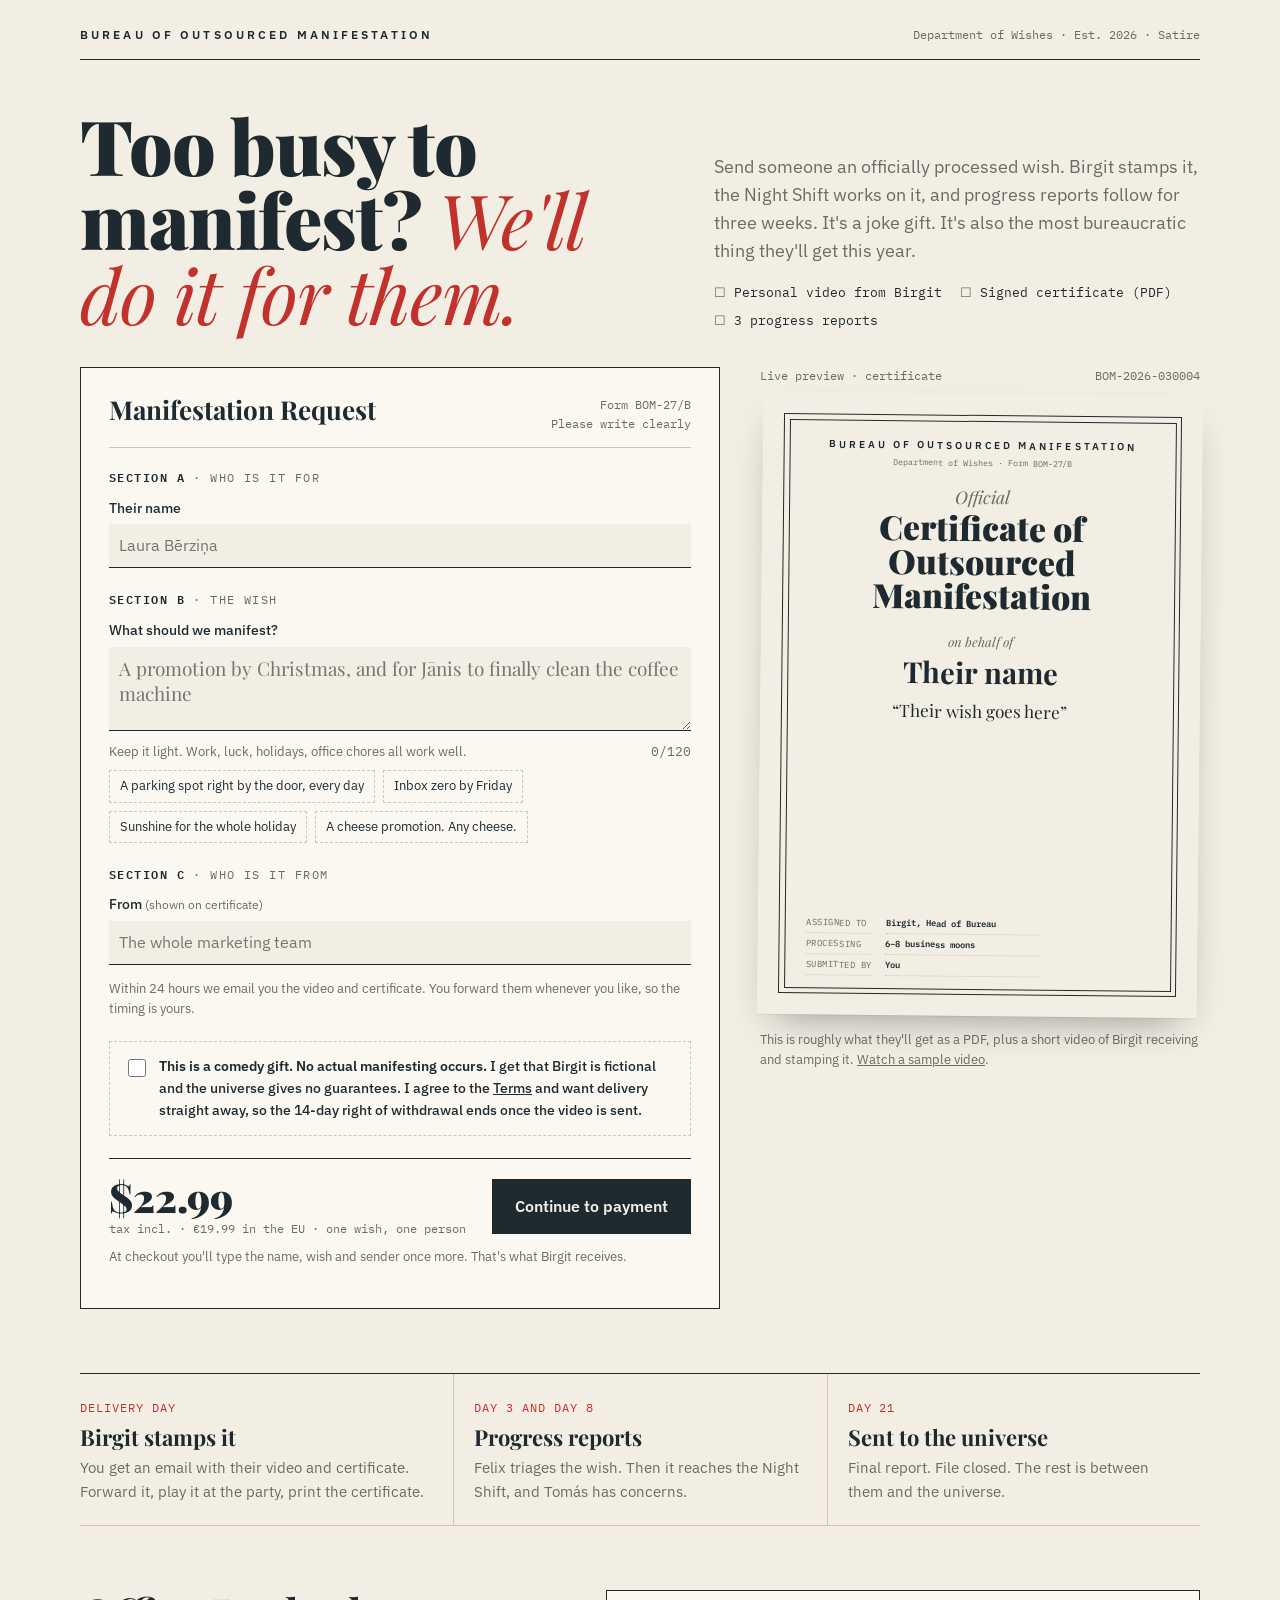
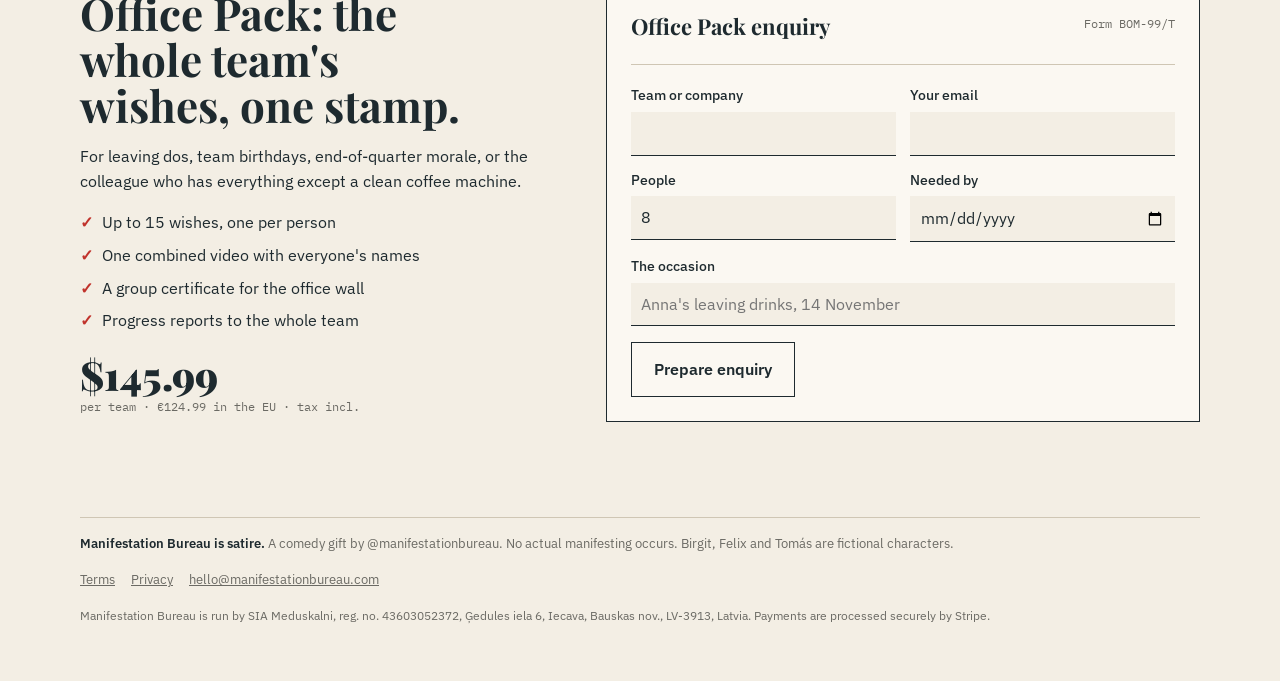
==== index.html @ beb01c20 "Manifestation Bureau site: order page, terms, privacy Co-Authored-By: Claude Opus 5.5 <noreply@anthr" ====
<!doctype html>
<html lang="en">
<head>
<meta charset="utf-8">
<meta name="viewport" content="width=device-width,initial-scale=1">
<title>Manifestation Bureau</title>
<meta name="description" content="Too busy to manifest? Send someone an officially processed wish: a personal video from Birgit, a stamped certificate and three weeks of progress reports. A comedy gift.">
<meta property="og:title" content="Manifestation Bureau">
<meta property="og:description" content="Too busy to manifest? We'll do it for them. A comedy gift.">
<meta property="og:url" content="https://manifestationbureau.com/">
<link rel="icon" href="data:image/svg+xml,%3Csvg xmlns='http://www.w3.org/2000/svg' viewBox='0 0 64 64'%3E%3Ccircle cx='32' cy='32' r='28' fill='none' stroke='%23C0322B' stroke-width='5'/%3E%3Ctext x='32' y='42' font-family='Georgia' font-size='28' font-weight='bold' text-anchor='middle' fill='%23C0322B'%3EB%3C/text%3E%3C/svg%3E">
<link rel="stylesheet" href="/fonts/fonts.css">
<style>
:root{
  --paper:#F3EEE4; --sheet:#FBF8F2; --ink:#1E2A2F; --muted:#6B6A64; --rule:#CFC6B4;
  --red:#C0322B; --red-ink:#FBF8F2; --warn-bg:#F6E3DF; --ok:#2F6B4F; --focus:#1E2A2F;
  --display:"Playfair Display",Georgia,"Times New Roman",serif;
  --body:"IBM Plex Sans",-apple-system,"Segoe UI",Roboto,Arial,sans-serif;
  --mono:"IBM Plex Mono",ui-monospace,Menlo,Consolas,monospace;
}
@media (prefers-color-scheme:dark){:root:not([data-theme="light"]){
  color-scheme:dark;--paper:#151C20;--sheet:#1D262B;--ink:#ECE5D7;--muted:#A39E93;--rule:#3A4449;
  --red:#E0574F;--red-ink:#151C20;--warn-bg:#3A2320;--ok:#7FC3A0;--focus:#ECE5D7}}
:root[data-theme="dark"]{
  color-scheme:dark;--paper:#151C20;--sheet:#1D262B;--ink:#ECE5D7;--muted:#A39E93;--rule:#3A4449;
  --red:#E0574F;--red-ink:#151C20;--warn-bg:#3A2320;--ok:#7FC3A0;--focus:#ECE5D7}
*{box-sizing:border-box}
body{background:var(--paper);color:var(--ink);font-family:var(--body);font-size:16px;line-height:1.55;padding-inline:20px;padding-block:0 48px}
.wrap{max-width:1120px;margin:0 auto}
a{color:inherit}
:focus-visible{outline:2px solid var(--focus);outline-offset:3px}

/* masthead */
.mast{display:flex;justify-content:space-between;align-items:baseline;gap:12px;flex-wrap:wrap;padding-block:18px 14px;border-bottom:1.5px solid var(--ink)}
.mast .dept{font-weight:600;font-size:12px;letter-spacing:.26em;text-transform:uppercase}
.mast .ref{font-family:var(--mono);font-size:12px;color:var(--muted)}

/* hero */
.hero{display:grid;grid-template-columns:1.1fr .9fr;gap:40px;align-items:end;padding-block:48px 36px}
.hero h1{font-family:var(--display);font-weight:900;font-size:clamp(40px,6.4vw,76px);line-height:.98;letter-spacing:-.015em;margin:0;text-wrap:balance}
.hero h1 em{font-weight:400;font-style:italic;color:var(--red)}
.hero p{max-width:46ch;margin:0;color:var(--muted);font-size:18px}
.hero .facts{display:flex;flex-wrap:wrap;gap:8px 18px;margin-top:18px;font-family:var(--mono);font-size:13px}
.hero .facts span::before{content:"☐ ";color:var(--muted)}

/* main grid */
.main{display:grid;grid-template-columns:minmax(0,1fr) minmax(0,440px);gap:40px;align-items:start}
.form{background:var(--sheet);border:1.5px solid var(--ink);padding:28px}
.formhead{display:flex;justify-content:space-between;gap:12px;flex-wrap:wrap;border-bottom:1px solid var(--rule);padding-bottom:14px;margin-bottom:20px}
.formhead h2{font-family:var(--display);font-size:26px;margin:0;line-height:1.1}
.formhead .no{font-family:var(--mono);font-size:12px;color:var(--muted);text-align:right}
fieldset{border:0;margin:0 0 22px;padding:0;display:grid;gap:14px}
legend{font-family:var(--mono);font-size:12px;letter-spacing:.12em;text-transform:uppercase;color:var(--muted);margin-bottom:10px;padding:0}
legend b{color:var(--ink);font-weight:600}
.row{display:grid;grid-template-columns:1fr 1fr;gap:14px}
label{display:block;font-size:14px;font-weight:500;margin-bottom:5px}
label small{font-weight:400;color:var(--muted)}
input[type=text],input[type=email],input[type=date],input[type=number],textarea,select{
  width:100%;font:inherit;font-size:16px;color:var(--ink);background:var(--paper);border:0;border-bottom:1.5px solid var(--ink);padding:9px 10px;border-radius:0}
textarea{resize:vertical;min-height:84px;font-family:var(--display);font-size:19px;line-height:1.35}
input:focus,textarea:focus,select:focus{outline:none;background:var(--sheet);box-shadow:inset 0 -2px 0 var(--red)}
.hint{font-size:13px;color:var(--muted);margin-top:5px;display:flex;justify-content:space-between;gap:10px}
.hint .count{font-family:var(--mono);font-variant-numeric:tabular-nums;white-space:nowrap}
.err{display:none;margin-top:8px;padding:10px 12px;background:var(--warn-bg);border-left:3px solid var(--red);font-size:14px}
.err.on{display:block}
.chips{display:flex;flex-wrap:wrap;gap:8px;margin-top:8px}
.chips button{font:inherit;font-size:13px;padding:5px 10px;background:transparent;color:var(--ink);border:1px dashed var(--rule);cursor:pointer}
.chips button:hover{border-color:var(--ink)}
.agree{display:flex;gap:10px;align-items:flex-start;padding:14px;border:1px dashed var(--rule);font-size:14px}
.agree input{margin-top:3px;width:18px;height:18px;accent-color:var(--red);flex:none}
.pay{display:flex;align-items:center;justify-content:space-between;gap:16px;flex-wrap:wrap;margin-top:22px;padding-top:18px;border-top:1.5px solid var(--ink)}
.price{font-family:var(--display);font-size:40px;font-weight:900;line-height:1}
.price small{display:block;font-family:var(--mono);font-size:12px;font-weight:400;color:var(--muted);margin-top:6px}
.btn{display:inline-block;font:inherit;font-weight:600;font-size:16px;padding:14px 22px;border:1.5px solid var(--ink);background:var(--ink);color:var(--paper);cursor:pointer;text-decoration:none}
.btn:hover{background:var(--red);border-color:var(--red);color:var(--red-ink)}
.btn.ghost{background:transparent;color:var(--ink)}
.btn.ghost:hover{background:var(--ink);color:var(--paper);border-color:var(--ink)}
.status{margin-top:14px;font-size:14px}
.status code{display:block;margin-top:8px;padding:10px;background:var(--paper);font-family:var(--mono);font-size:12px;word-break:break-all;color:var(--muted)}

/* live certificate */
.preview{position:sticky;top:calc(env(safe-area-inset-top,0px) + 16px)}
.preview .cap{font-family:var(--mono);font-size:12px;color:var(--muted);margin-bottom:8px;display:flex;justify-content:space-between}
.cert{--c-paper:#F3EEE4;--c-ink:#1E2A2F;--c-muted:#6B6A64;--c-rule:#CFC6B4;
  position:relative;aspect-ratio:210/297;max-width:100%;background:var(--c-paper);color:var(--c-ink);
  box-shadow:0 1px 0 rgba(0,0,0,.05),0 18px 40px -18px rgba(20,25,28,.45);transform:rotate(.6deg);container-type:inline-size}
.cert .fr{position:absolute;inset:4.8cqw;border:.4cqw solid var(--c-ink)}
.cert .fr::after{content:"";position:absolute;inset:1cqw;border:.2cqw solid var(--c-ink)}
.cert .in{position:absolute;inset:10cqw 11cqw 9cqw;display:flex;flex-direction:column;text-align:center}
.cert .d{font-weight:600;font-size:2.3cqw;letter-spacing:.3em;text-transform:uppercase}
.cert .f{font-family:var(--mono);font-size:1.9cqw;color:var(--c-muted);margin-top:.8cqw}
.cert .t{font-family:var(--display);font-weight:900;font-size:7.6cqw;line-height:1.02;margin-top:4cqw}
.cert .t i{display:block;font-weight:400;font-size:4cqw;color:var(--c-muted);margin-bottom:1cqw}
.cert .l{font-family:var(--display);font-style:italic;font-size:3cqw;color:var(--c-muted);margin-top:4.5cqw}
.cert .n{font-family:var(--display);font-weight:700;font-size:6.6cqw;margin:1cqw 0 1.6cqw;overflow-wrap:anywhere;line-height:1.1}
.cert .w{font-family:var(--display);font-size:3.9cqw;line-height:1.3;margin-top:1cqw;overflow-wrap:anywhere}
.cert .w::before{content:"“"}.cert .w::after{content:"”"}
.cert dl{margin:auto 0 0;max-width:68%;font-family:var(--mono);font-size:2cqw;text-align:left;display:grid;grid-template-columns:auto 1fr;column-gap:3cqw}
.cert dt{color:var(--c-muted);text-transform:uppercase;letter-spacing:.06em;padding:.7cqw 0;border-bottom:.15cqw dotted var(--c-rule)}
.cert dd{margin:0;font-weight:600;padding:.7cqw 0;border-bottom:.15cqw dotted var(--c-rule);overflow-wrap:anywhere}
.cert .stamp{position:absolute;right:7cqw;bottom:7.5cqw;width:25cqw;transform:rotate(-9deg) scale(1.9);opacity:0;transition:transform .28s cubic-bezier(.2,1.6,.4,1),opacity .15s}
.cert.stamped .stamp{transform:rotate(-9deg) scale(1);opacity:1}
.preview .note{font-size:13px;color:var(--muted);margin-top:14px}

/* how it works + office */
.band{margin-top:64px;display:grid;grid-template-columns:repeat(3,minmax(0,1fr));gap:0;border-top:1.5px solid var(--ink);border-bottom:1px solid var(--rule)}
.band div{padding:20px 20px 22px 0}
.band div+div{padding-left:20px;border-left:1px solid var(--rule)}
.band .day{font-family:var(--mono);font-size:12px;color:var(--red);letter-spacing:.08em;text-transform:uppercase}
.band h3{font-family:var(--display);font-size:22px;margin:6px 0 6px;line-height:1.15}
.band p{margin:0;font-size:15px;color:var(--muted)}
.office{margin-top:64px;display:grid;grid-template-columns:.9fr 1.1fr;gap:40px;align-items:start}
.office h2{font-family:var(--display);font-size:clamp(30px,4vw,44px);line-height:1.05;margin:0 0 12px;text-wrap:balance}
.office ul{margin:16px 0 0;padding:0;list-style:none;display:grid;gap:8px}
.office li{padding-left:22px;position:relative}
.office li::before{content:"✓";position:absolute;left:0;color:var(--red);font-weight:600}
.office .form{padding:24px}
.copybox{margin-top:14px}
.copybox pre{white-space:pre-wrap;margin:0 0 10px;padding:12px;background:var(--paper);font-family:var(--mono);font-size:13px;border:1px solid var(--rule)}
.foot{margin-top:64px;padding-top:16px;border-top:1px solid var(--rule);font-size:13px;color:var(--muted);display:flex;justify-content:space-between;gap:16px;flex-wrap:wrap}
.foot b{color:var(--ink)}

@media (max-width:880px){
  .hero,.main,.office{grid-template-columns:1fr;gap:28px}
  .preview{position:static;max-width:420px}
  .band{grid-template-columns:1fr}
  .band div,.band div+div{padding:18px 0;border-left:0;border-top:1px solid var(--rule)}
  .band div:first-child{border-top:0}
}
@media (max-width:520px){.row{grid-template-columns:1fr}.form{padding:20px 16px}.hero{padding-block:32px 24px}}
@media (prefers-reduced-motion:reduce){.cert .stamp{transition:none}}
/* legal footer */
.foot nav{display:flex;gap:16px;flex-wrap:wrap}
.foot .co{flex-basis:100%;font-size:12px}
</style>
</head>
<body>

<div class="wrap">
  <header class="mast">
    <span class="dept">Bureau of Outsourced Manifestation</span>
    <span class="ref">Department of Wishes · Est. 2026 · Satire</span>
  </header>

  <section class="hero">
    <h1>Too busy to manifest? <em>We'll do it for them.</em></h1>
    <div>
      <p>Send someone an officially processed wish. Birgit stamps it, the Night Shift works on it, and progress reports follow for three weeks. It's a joke gift. It's also the most bureaucratic thing they'll get this year.</p>
      <div class="facts"><span>Personal video from Birgit</span><span>Signed certificate (PDF)</span><span>3 progress reports</span></div>
    </div>
  </section>

  <section class="main">
    <form class="form" id="order" novalidate>
      <div class="formhead">
        <h2>Manifestation Request</h2>
        <div class="no">Form BOM-27/B<br>Please write clearly</div>
      </div>

      <fieldset>
        <legend><b>Section A</b> · Who is it for</legend>
        <div><label for="recipient">Their name</label><input type="text" id="recipient" maxlength="40" autocomplete="off" placeholder="Laura Bērziņa" required></div>
      </fieldset>

      <fieldset>
        <legend><b>Section B</b> · The wish</legend>
        <div>
          <label for="wish">What should we manifest?</label>
          <textarea id="wish" maxlength="120" required placeholder="A promotion by Christmas, and for Jānis to finally clean the coffee machine"></textarea>
          <div class="hint"><span>Keep it light. Work, luck, holidays, office chores all work well.</span><span class="count" id="count">0/120</span></div>
          <div class="chips" aria-label="Example wishes">
            <button type="button">A parking spot right by the door, every day</button>
            <button type="button">Inbox zero by Friday</button>
            <button type="button">Sunshine for the whole holiday</button>
            <button type="button">A cheese promotion. Any cheese.</button>
          </div>
          <div class="err" id="wisherr" role="alert"></div>
        </div>
      </fieldset>

      <fieldset>
        <legend><b>Section C</b> · Who is it from</legend>
        <div><label for="sender">From <small>(shown on certificate)</small></label><input type="text" id="sender" maxlength="40" placeholder="The whole marketing team" required></div>
        <p class="hint" style="margin:0">Within 24 hours we email you the video and certificate. You forward them whenever you like, so the timing is yours.</p>
      </fieldset>

      <label class="agree" for="agree"><input type="checkbox" id="agree" required><span><b>This is a comedy gift. No actual manifesting occurs.</b> I get that Birgit is fictional and the universe gives no guarantees. I agree to the <a href="/terms/">Terms</a> and want delivery straight away, so the 14-day right of withdrawal ends once the video is sent.</span></label>
      <div class="err" id="formerr" role="alert"></div>

      <div class="pay">
        <div class="price">$22.99<small>tax incl. · €19.99 in the EU · one wish, one person</small></div>
        <button class="btn" type="submit">Continue to payment</button>
      </div>
      <p class="hint" style="margin-top:12px">At checkout you'll type the name, wish and sender once more. That's what Birgit receives.</p>
      <div class="status" id="status" hidden></div>
    </form>

    <aside class="preview" aria-label="Certificate preview">
      <div class="cap"><span>Live preview · certificate</span><span id="reqno">BOM-2026-——</span></div>
      <div class="cert" id="cert">
        <div class="fr"></div>
        <div class="in">
          <div class="d">Bureau of Outsourced Manifestation</div>
          <div class="f">Department of Wishes · Form BOM-27/B</div>
          <div class="t"><i>Official</i>Certificate of Outsourced Manifestation</div>
          <div class="l">on behalf of</div>
          <div class="n" id="p-name"></div>
          <div class="w" id="p-wish"></div>
          <dl>
            <dt>Assigned to</dt><dd>Birgit, Head of Bureau</dd>
            <dt>Processing</dt><dd>6–8 business moons</dd>
            <dt>Submitted by</dt><dd id="p-sender"></dd>
          </dl>
        </div>
        <svg class="stamp" viewBox="0 0 1080 1080" aria-hidden="true">
          <defs>
            <path id="st" d="M 540,540 m -330,0 a 330,330 0 1,1 660,0"/>
            <path id="sb" d="M 540,540 m -368,0 a 368,368 0 0,0 736,0"/>
          </defs>
          <g fill="none" stroke="#C0322B" opacity=".92">
            <circle cx="540" cy="540" r="440" stroke-width="26"/>
            <circle cx="540" cy="540" r="404" stroke-width="7"/>
            <circle cx="540" cy="540" r="262" stroke-width="7"/>
            <g fill="#C0322B" stroke="none" font-family="IBM Plex Sans,Arial,sans-serif" font-weight="600">
              <text font-size="60" letter-spacing="8"><textPath href="#st" startOffset="50%" text-anchor="middle">BUREAU OF OUTSOURCED</textPath></text>
              <text font-size="60" letter-spacing="10"><textPath href="#sb" startOffset="50%" text-anchor="middle">MANIFESTATION</textPath></text>
              <path d="M540,318 C556,470 610,524 762,540 C610,556 556,610 540,762 C524,610 470,556 318,540 C470,524 524,470 540,318 Z"/>
            </g>
            <g transform="rotate(-12 540 540)">
              <rect x="262" y="478" width="556" height="124" fill="#F3EEE4" stroke-width="13"/>
              <text x="540" y="566" font-family="IBM Plex Sans,Arial,sans-serif" font-weight="600" font-size="78" letter-spacing="7" text-anchor="middle" fill="#C0322B" stroke="none">APPROVED</text>
            </g>
          </g>
        </svg>
      </div>
      <p class="note">This is roughly what they'll get as a PDF, plus a short video of Birgit receiving and stamping it. <a href="https://d2ol7oe51mr4n9.cloudfront.net/user_3JslFpDcYnsNhRrqzQnOtkl3qZv/a94387a2-fb41-40ac-9d4e-817f51df3494.mp4" target="_blank" rel="noopener">Watch a sample video</a>.</p>
    </aside>
  </section>

  <section class="band" aria-label="What happens after you order">
    <div><span class="day">Delivery day</span><h3>Birgit stamps it</h3><p>You get an email with their video and certificate. Forward it, play it at the party, print the certificate.</p></div>
    <div><span class="day">Day 3 and day 8</span><h3>Progress reports</h3><p>Felix triages the wish. Then it reaches the Night Shift, and Tomás has concerns.</p></div>
    <div><span class="day">Day 21</span><h3>Sent to the universe</h3><p>Final report. File closed. The rest is between them and the universe.</p></div>
  </section>

  <section class="office" id="office">
    <div>
      <h2>Office Pack: the whole team's wishes, one stamp.</h2>
      <p>For leaving dos, team birthdays, end-of-quarter morale, or the colleague who has everything except a clean coffee machine.</p>
      <ul>
        <li>Up to 15 wishes, one per person</li>
        <li>One combined video with everyone's names</li>
        <li>A group certificate for the office wall</li>
        <li>Progress reports to the whole team</li>
      </ul>
      <p class="price" style="margin-top:22px">$145.99<small>per team · €124.99 in the EU · tax incl.</small></p>
    </div>
    <form class="form" id="office-form" novalidate>
      <div class="formhead"><h2 style="font-size:22px">Office Pack enquiry</h2><div class="no">Form BOM-99/T</div></div>
      <fieldset style="margin-bottom:16px">
        <div class="row">
          <div><label for="o-company">Team or company</label><input type="text" id="o-company" required></div>
          <div><label for="o-email">Your email</label><input type="email" id="o-email" required></div>
        </div>
        <div class="row">
          <div><label for="o-size">People</label><input type="number" id="o-size" min="2" max="15" value="8"></div>
          <div><label for="o-date">Needed by</label><input type="date" id="o-date"></div>
        </div>
        <div><label for="o-note">The occasion</label><input type="text" id="o-note" placeholder="Anna's leaving drinks, 14 November"></div>
      </fieldset>
      <button class="btn ghost" type="submit">Prepare enquiry</button>
      <div class="copybox" id="o-out" hidden>
        <p class="hint" style="margin:0 0 8px">Send this to <b id="o-addr"></b></p>
        <pre id="o-text"></pre>
        <a class="btn" id="o-mail" href="#">Open in email</a> <button class="btn ghost" type="button" id="o-copy">Copy enquiry</button>
      </div>
      <div class="err" id="o-err" role="alert"></div>
    </form>
  </section>

  <footer class="foot">
    <span><b>Manifestation Bureau is satire.</b> A comedy gift by @manifestationbureau. No actual manifesting occurs. Birgit, Felix and Tomás are fictional characters.</span>
    <nav aria-label="Legal"><a href="/terms/">Terms</a><a href="/privacy/">Privacy</a><a href="mailto:hello@manifestationbureau.com">hello@manifestationbureau.com</a></nav>
    <span class="co">Manifestation Bureau is run by SIA Meduskalni, reg. no. 43603052372, Ģedules iela 6, Iecava, Bauskas nov., LV-3913, Latvia. Payments are processed securely by Stripe.</span>
  </footer>
</div>

<script>
/* ===== Settings ===== */
const CHECKOUT_URL = "https://buy.stripe.com/00wfZhaZo5oe1K6axM67S00"; // LIVE: $22.99 / €19.99 Manifestation Request
const ENQUIRY_EMAIL = "hello@manifestationbureau.com";                     // Office Pack enquiries
/* ========================================================== */

const $ = id => document.getElementById(id);
const f = { recipient:$("recipient"), wish:$("wish"), sender:$("sender"), agree:$("agree") };

// Default delivery date: tomorrow; earliest: today
const iso = d => d.toISOString().slice(0,10);
const today = new Date(); const tmw = new Date(Date.now()+864e5);
$("o-date").min = iso(today);

// Wish guardrails: the Bureau doesn't take health, pregnancy or harm requests
const BLOCK = [
  { why:"health", re:/\b(cancer|tumou?r|chemo|sick|illness|ill\b|disease|diagnos\w*|heal(ed|ing|th)?|cure[ds]?|recover\w*|surgery|hospital|covid|depress\w*|anxiety|therapy|medic\w*|pain|injur\w*|disab\w*|weight ?loss|lose (\d+ ?)?(kg|kilos?|pounds|lbs|weight))\b/i },
  { why:"pregnancy", re:/\b(pregnan\w*|conceiv\w*|fertil\w*|ivf|baby|babies|miscarr\w*)\b/i },
  { why:"harm", re:/\b(die[sd]?|dying|death|dead|kill\w*|murder\w*|hurt\w*|harm\w*|suffer\w*|revenge|curse[sd]?|punish\w*|fail(s|ed)?|get(s)? fired|be fired|lose (his|her|their) job|break ?up|divorce\w*|cheat\w*|accident|ruin\w*|hate)\b/i },
];
const MSG = {
  health:"The Bureau doesn't take wishes about health or bodies. Those deserve real people, not a comedy stamp. Please pick something lighter.",
  pregnancy:"The Bureau doesn't take wishes about pregnancy or babies. Please pick something lighter.",
  harm:"The Bureau only manifests nice things. Wishes where something bad happens to someone aren't accepted. Try one where everyone comes out ahead.",
};
function wishProblem(t){ for (const b of BLOCK) if (b.re.test(t)) return b.why; return null; }

// Live preview
const reqNo = "BOM-2026-" + String(Math.floor(1000 + Math.random()*89999)).padStart(6,"0");
$("reqno").textContent = reqNo;
let stampTimer;
function update(){
  $("p-name").textContent = f.recipient.value.trim() || "Their name";
  $("p-wish").textContent = f.wish.value.trim() || "Their wish goes here";
  $("p-sender").textContent = f.sender.value.trim() || "You";
  $("count").textContent = f.wish.value.length + "/120";
  const p = wishProblem(f.wish.value);
  $("wisherr").textContent = p ? MSG[p] : ""; $("wisherr").classList.toggle("on", !!p);
  const cert = $("cert"); cert.classList.remove("stamped"); clearTimeout(stampTimer);
  if (!p && f.recipient.value.trim() && f.wish.value.trim()) stampTimer = setTimeout(() => cert.classList.add("stamped"), 700);
}
["recipient","wish","sender"].forEach(k => f[k].addEventListener("input", update));
document.querySelectorAll(".chips button").forEach(b => b.addEventListener("click", () => { f.wish.value = b.textContent; update(); f.wish.focus(); }));
update();

// Submit -> Stripe checkout (Payment Link collects name, wish and sender again)
$("order").addEventListener("submit", e => {
  e.preventDefault();
  const errs = [];
  if (!f.recipient.value.trim()) errs.push("their name");
  if (!f.wish.value.trim()) errs.push("the wish");
  if (!f.sender.value.trim()) errs.push("who it's from");
  const p = wishProblem(f.wish.value);
  const fe = $("formerr");
  if (errs.length || p || !f.agree.checked){
    fe.textContent = p ? "The wish can't be accepted as written. See the note under Section B."
      : errs.length ? "Please fill in " + errs.join(", ").replace(/, ([^,]*)$/, " and $1") + "."
      : "Please tick the box to confirm you know this is a comedy gift and agree to the Terms.";
    fe.classList.add("on"); return;
  }
  fe.classList.remove("on");
  const url = CHECKOUT_URL + "?client_reference_id=" + encodeURIComponent(reqNo);
  const s = $("status"); s.hidden = false; s.textContent = "";
  const a = document.createElement("a"); a.href = url; a.target = "_blank"; a.rel = "noopener"; a.className = "btn"; a.textContent = "Open secure checkout";
  s.append("Looks good. Continue on Stripe's secure page: ", a);
  a.focus();
});

// Office Pack enquiry: builds a ready-to-send message
$("o-addr").textContent = ENQUIRY_EMAIL;
$("office-form").addEventListener("submit", e => {
  e.preventDefault();
  const co = $("o-company").value.trim(), em = $("o-email").value.trim(), er = $("o-err");
  if (!co || !$("o-email").validity.valid || !em){ er.textContent = "Please add your team name and a valid email."; er.classList.add("on"); return; }
  er.classList.remove("on");
  $("o-text").textContent =
`Subject: Office Pack enquiry – ${co}

Team: ${co}
People: ${$("o-size").value || "?"}
Needed by: ${$("o-date").value || "flexible"}
Occasion: ${$("o-note").value.trim() || "–"}
Reply to: ${em}`;
  const t = $("o-text").textContent, nl = t.indexOf("\n\n");
  $("o-mail").href = "mailto:" + ENQUIRY_EMAIL + "?subject=" + encodeURIComponent(t.slice(9, nl)) + "&body=" + encodeURIComponent(t.slice(nl + 2));
  $("o-out").hidden = false;
});
$("o-copy").addEventListener("click", () => {
  const t = $("o-text").textContent, b = $("o-copy");
  navigator.clipboard.writeText(t).then(() => { b.textContent = "Copied"; setTimeout(() => b.textContent = "Copy enquiry", 1600); })
    .catch(() => { const r = document.createRange(); r.selectNodeContents($("o-text")); const s = getSelection(); s.removeAllRanges(); s.addRange(r); b.textContent = "Selected, press Ctrl+C"; });
});
</script>
</body>
</html>
---- fonts/fonts.css ----
@font-face {
  font-family: 'Playfair Display';
  font-style: normal;
  font-display: swap;
  font-weight: 400;
  src: url(/fonts/playfair-display-latin-ext-400-normal.woff2) format('woff2');
  unicode-range: U+0100-02BA,U+02BD-02C5,U+02C7-02CC,U+02CE-02D7,U+02DD-02FF,U+0304,U+0308,U+0329,U+1D00-1DBF,U+1E00-1E9F,U+1EF2-1EFF,U+2020,U+20A0-20AB,U+20AD-20C0,U+2113,U+2C60-2C7F,U+A720-A7FF;
}
@font-face {
  font-family: 'Playfair Display';
  font-style: normal;
  font-display: swap;
  font-weight: 400;
  src: url(/fonts/playfair-display-latin-400-normal.woff2) format('woff2');
  unicode-range: U+0000-00FF,U+0131,U+0152-0153,U+02BB-02BC,U+02C6,U+02DA,U+02DC,U+0304,U+0308,U+0329,U+2000-206F,U+20AC,U+2122,U+2191,U+2193,U+2212,U+2215,U+FEFF,U+FFFD;
}
@font-face {
  font-family: 'Playfair Display';
  font-style: italic;
  font-display: swap;
  font-weight: 400;
  src: url(/fonts/playfair-display-latin-ext-400-italic.woff2) format('woff2');
  unicode-range: U+0100-02BA,U+02BD-02C5,U+02C7-02CC,U+02CE-02D7,U+02DD-02FF,U+0304,U+0308,U+0329,U+1D00-1DBF,U+1E00-1E9F,U+1EF2-1EFF,U+2020,U+20A0-20AB,U+20AD-20C0,U+2113,U+2C60-2C7F,U+A720-A7FF;
}
@font-face {
  font-family: 'Playfair Display';
  font-style: italic;
  font-display: swap;
  font-weight: 400;
  src: url(/fonts/playfair-display-latin-400-italic.woff2) format('woff2');
  unicode-range: U+0000-00FF,U+0131,U+0152-0153,U+02BB-02BC,U+02C6,U+02DA,U+02DC,U+0304,U+0308,U+0329,U+2000-206F,U+20AC,U+2122,U+2191,U+2193,U+2212,U+2215,U+FEFF,U+FFFD;
}
@font-face {
  font-family: 'Playfair Display';
  font-style: normal;
  font-display: swap;
  font-weight: 700;
  src: url(/fonts/playfair-display-latin-ext-700-normal.woff2) format('woff2');
  unicode-range: U+0100-02BA,U+02BD-02C5,U+02C7-02CC,U+02CE-02D7,U+02DD-02FF,U+0304,U+0308,U+0329,U+1D00-1DBF,U+1E00-1E9F,U+1EF2-1EFF,U+2020,U+20A0-20AB,U+20AD-20C0,U+2113,U+2C60-2C7F,U+A720-A7FF;
}
@font-face {
  font-family: 'Playfair Display';
  font-style: normal;
  font-display: swap;
  font-weight: 700;
  src: url(/fonts/playfair-display-latin-700-normal.woff2) format('woff2');
  unicode-range: U+0000-00FF,U+0131,U+0152-0153,U+02BB-02BC,U+02C6,U+02DA,U+02DC,U+0304,U+0308,U+0329,U+2000-206F,U+20AC,U+2122,U+2191,U+2193,U+2212,U+2215,U+FEFF,U+FFFD;
}
@font-face {
  font-family: 'Playfair Display';
  font-style: italic;
  font-display: swap;
  font-weight: 700;
  src: url(/fonts/playfair-display-latin-ext-700-italic.woff2) format('woff2');
  unicode-range: U+0100-02BA,U+02BD-02C5,U+02C7-02CC,U+02CE-02D7,U+02DD-02FF,U+0304,U+0308,U+0329,U+1D00-1DBF,U+1E00-1E9F,U+1EF2-1EFF,U+2020,U+20A0-20AB,U+20AD-20C0,U+2113,U+2C60-2C7F,U+A720-A7FF;
}
@font-face {
  font-family: 'Playfair Display';
  font-style: italic;
  font-display: swap;
  font-weight: 700;
  src: url(/fonts/playfair-display-latin-700-italic.woff2) format('woff2');
  unicode-range: U+0000-00FF,U+0131,U+0152-0153,U+02BB-02BC,U+02C6,U+02DA,U+02DC,U+0304,U+0308,U+0329,U+2000-206F,U+20AC,U+2122,U+2191,U+2193,U+2212,U+2215,U+FEFF,U+FFFD;
}
@font-face {
  font-family: 'Playfair Display';
  font-style: normal;
  font-display: swap;
  font-weight: 900;
  src: url(/fonts/playfair-display-latin-ext-900-normal.woff2) format('woff2');
  unicode-range: U+0100-02BA,U+02BD-02C5,U+02C7-02CC,U+02CE-02D7,U+02DD-02FF,U+0304,U+0308,U+0329,U+1D00-1DBF,U+1E00-1E9F,U+1EF2-1EFF,U+2020,U+20A0-20AB,U+20AD-20C0,U+2113,U+2C60-2C7F,U+A720-A7FF;
}
@font-face {
  font-family: 'Playfair Display';
  font-style: normal;
  font-display: swap;
  font-weight: 900;
  src: url(/fonts/playfair-display-latin-900-normal.woff2) format('woff2');
  unicode-range: U+0000-00FF,U+0131,U+0152-0153,U+02BB-02BC,U+02C6,U+02DA,U+02DC,U+0304,U+0308,U+0329,U+2000-206F,U+20AC,U+2122,U+2191,U+2193,U+2212,U+2215,U+FEFF,U+FFFD;
}
@font-face {
  font-family: 'Playfair Display';
  font-style: italic;
  font-display: swap;
  font-weight: 900;
  src: url(/fonts/playfair-display-latin-ext-900-italic.woff2) format('woff2');
  unicode-range: U+0100-02BA,U+02BD-02C5,U+02C7-02CC,U+02CE-02D7,U+02DD-02FF,U+0304,U+0308,U+0329,U+1D00-1DBF,U+1E00-1E9F,U+1EF2-1EFF,U+2020,U+20A0-20AB,U+20AD-20C0,U+2113,U+2C60-2C7F,U+A720-A7FF;
}
@font-face {
  font-family: 'Playfair Display';
  font-style: italic;
  font-display: swap;
  font-weight: 900;
  src: url(/fonts/playfair-display-latin-900-italic.woff2) format('woff2');
  unicode-range: U+0000-00FF,U+0131,U+0152-0153,U+02BB-02BC,U+02C6,U+02DA,U+02DC,U+0304,U+0308,U+0329,U+2000-206F,U+20AC,U+2122,U+2191,U+2193,U+2212,U+2215,U+FEFF,U+FFFD;
}
@font-face {
  font-family: 'IBM Plex Sans';
  font-style: normal;
  font-display: swap;
  font-weight: 400;
  src: url(/fonts/ibm-plex-sans-latin-ext-400-normal.woff2) format('woff2');
  unicode-range: U+0100-02BA,U+02BD-02C5,U+02C7-02CC,U+02CE-02D7,U+02DD-02FF,U+0304,U+0308,U+0329,U+1D00-1DBF,U+1E00-1E9F,U+1EF2-1EFF,U+2020,U+20A0-20AB,U+20AD-20C0,U+2113,U+2C60-2C7F,U+A720-A7FF;
}
@font-face {
  font-family: 'IBM Plex Sans';
  font-style: normal;
  font-display: swap;
  font-weight: 400;
  src: url(/fonts/ibm-plex-sans-latin-400-normal.woff2) format('woff2');
  unicode-range: U+0000-00FF,U+0131,U+0152-0153,U+02BB-02BC,U+02C6,U+02DA,U+02DC,U+0304,U+0308,U+0329,U+2000-206F,U+20AC,U+2122,U+2191,U+2193,U+2212,U+2215,U+FEFF,U+FFFD;
}
@font-face {
  font-family: 'IBM Plex Sans';
  font-style: normal;
  font-display: swap;
  font-weight: 500;
  src: url(/fonts/ibm-plex-sans-latin-ext-500-normal.woff2) format('woff2');
  unicode-range: U+0100-02BA,U+02BD-02C5,U+02C7-02CC,U+02CE-02D7,U+02DD-02FF,U+0304,U+0308,U+0329,U+1D00-1DBF,U+1E00-1E9F,U+1EF2-1EFF,U+2020,U+20A0-20AB,U+20AD-20C0,U+2113,U+2C60-2C7F,U+A720-A7FF;
}
@font-face {
  font-family: 'IBM Plex Sans';
  font-style: normal;
  font-display: swap;
  font-weight: 500;
  src: url(/fonts/ibm-plex-sans-latin-500-normal.woff2) format('woff2');
  unicode-range: U+0000-00FF,U+0131,U+0152-0153,U+02BB-02BC,U+02C6,U+02DA,U+02DC,U+0304,U+0308,U+0329,U+2000-206F,U+20AC,U+2122,U+2191,U+2193,U+2212,U+2215,U+FEFF,U+FFFD;
}
@font-face {
  font-family: 'IBM Plex Sans';
  font-style: normal;
  font-display: swap;
  font-weight: 600;
  src: url(/fonts/ibm-plex-sans-latin-ext-600-normal.woff2) format('woff2');
  unicode-range: U+0100-02BA,U+02BD-02C5,U+02C7-02CC,U+02CE-02D7,U+02DD-02FF,U+0304,U+0308,U+0329,U+1D00-1DBF,U+1E00-1E9F,U+1EF2-1EFF,U+2020,U+20A0-20AB,U+20AD-20C0,U+2113,U+2C60-2C7F,U+A720-A7FF;
}
@font-face {
  font-family: 'IBM Plex Sans';
  font-style: normal;
  font-display: swap;
  font-weight: 600;
  src: url(/fonts/ibm-plex-sans-latin-600-normal.woff2) format('woff2');
  unicode-range: U+0000-00FF,U+0131,U+0152-0153,U+02BB-02BC,U+02C6,U+02DA,U+02DC,U+0304,U+0308,U+0329,U+2000-206F,U+20AC,U+2122,U+2191,U+2193,U+2212,U+2215,U+FEFF,U+FFFD;
}
@font-face {
  font-family: 'IBM Plex Mono';
  font-style: normal;
  font-display: swap;
  font-weight: 400;
  src: url(/fonts/ibm-plex-mono-latin-ext-400-normal.woff2) format('woff2');
  unicode-range: U+0100-02BA,U+02BD-02C5,U+02C7-02CC,U+02CE-02D7,U+02DD-02FF,U+0304,U+0308,U+0329,U+1D00-1DBF,U+1E00-1E9F,U+1EF2-1EFF,U+2020,U+20A0-20AB,U+20AD-20C0,U+2113,U+2C60-2C7F,U+A720-A7FF;
}
@font-face {
  font-family: 'IBM Plex Mono';
  font-style: normal;
  font-display: swap;
  font-weight: 400;
  src: url(/fonts/ibm-plex-mono-latin-400-normal.woff2) format('woff2');
  unicode-range: U+0000-00FF,U+0131,U+0152-0153,U+02BB-02BC,U+02C6,U+02DA,U+02DC,U+0304,U+0308,U+0329,U+2000-206F,U+20AC,U+2122,U+2191,U+2193,U+2212,U+2215,U+FEFF,U+FFFD;
}
@font-face {
  font-family: 'IBM Plex Mono';
  font-style: normal;
  font-display: swap;
  font-weight: 600;
  src: url(/fonts/ibm-plex-mono-latin-ext-600-normal.woff2) format('woff2');
  unicode-range: U+0100-02BA,U+02BD-02C5,U+02C7-02CC,U+02CE-02D7,U+02DD-02FF,U+0304,U+0308,U+0329,U+1D00-1DBF,U+1E00-1E9F,U+1EF2-1EFF,U+2020,U+20A0-20AB,U+20AD-20C0,U+2113,U+2C60-2C7F,U+A720-A7FF;
}
@font-face {
  font-family: 'IBM Plex Mono';
  font-style: normal;
  font-display: swap;
  font-weight: 600;
  src: url(/fonts/ibm-plex-mono-latin-600-normal.woff2) format('woff2');
  unicode-range: U+0000-00FF,U+0131,U+0152-0153,U+02BB-02BC,U+02C6,U+02DA,U+02DC,U+0304,U+0308,U+0329,U+2000-206F,U+20AC,U+2122,U+2191,U+2193,U+2212,U+2215,U+FEFF,U+FFFD;
}
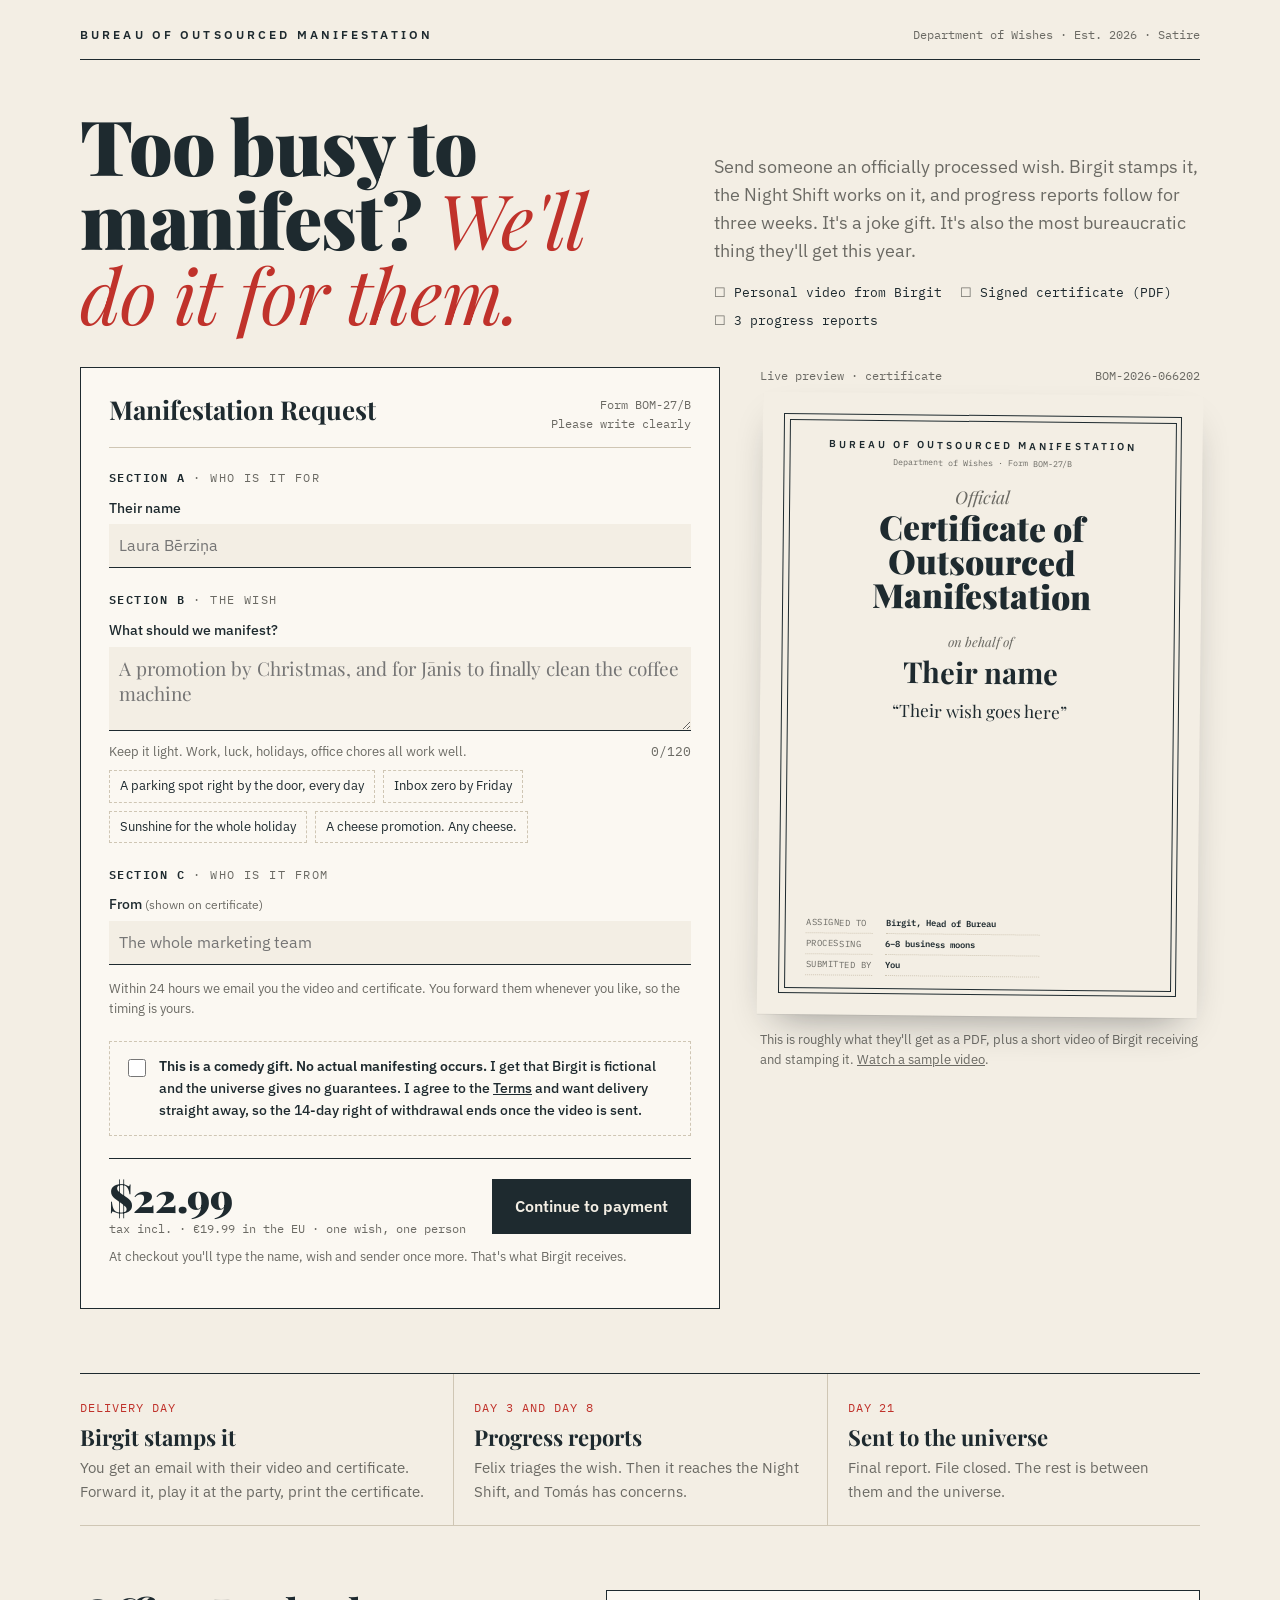
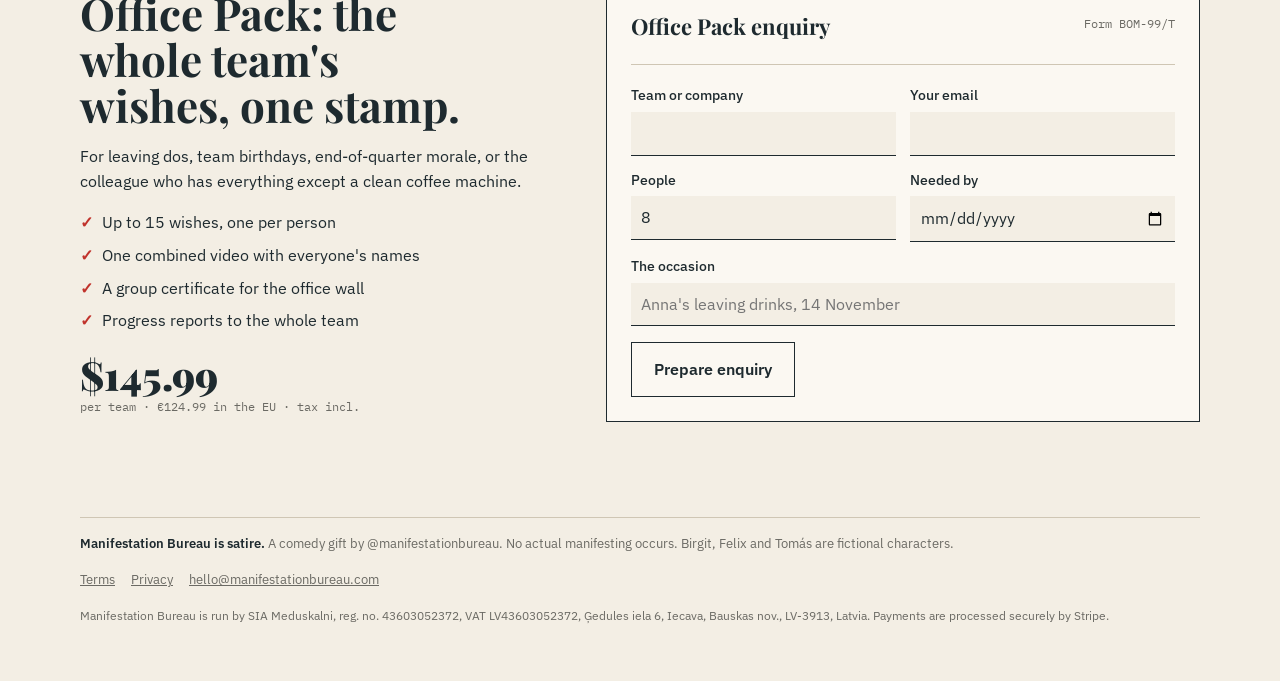
==== commit ea9c466d: "Add VAT number; narrow refunds to refused wishes, non-delivery and faulty files Co-Authored-By: Clau" ====
--- a/index.html
+++ b/index.html
@@ -281,7 +281,7 @@
   <footer class="foot">
     <span><b>Manifestation Bureau is satire.</b> A comedy gift by @manifestationbureau. No actual manifesting occurs. Birgit, Felix and Tomás are fictional characters.</span>
     <nav aria-label="Legal"><a href="/terms/">Terms</a><a href="/privacy/">Privacy</a><a href="mailto:hello@manifestationbureau.com">hello@manifestationbureau.com</a></nav>
-    <span class="co">Manifestation Bureau is run by SIA Meduskalni, reg. no. 43603052372, Ģedules iela 6, Iecava, Bauskas nov., LV-3913, Latvia. Payments are processed securely by Stripe.</span>
+    <span class="co">Manifestation Bureau is run by SIA Meduskalni, reg. no. 43603052372, VAT LV43603052372, Ģedules iela 6, Iecava, Bauskas nov., LV-3913, Latvia. Payments are processed securely by Stripe.</span>
   </footer>
 </div>
 
